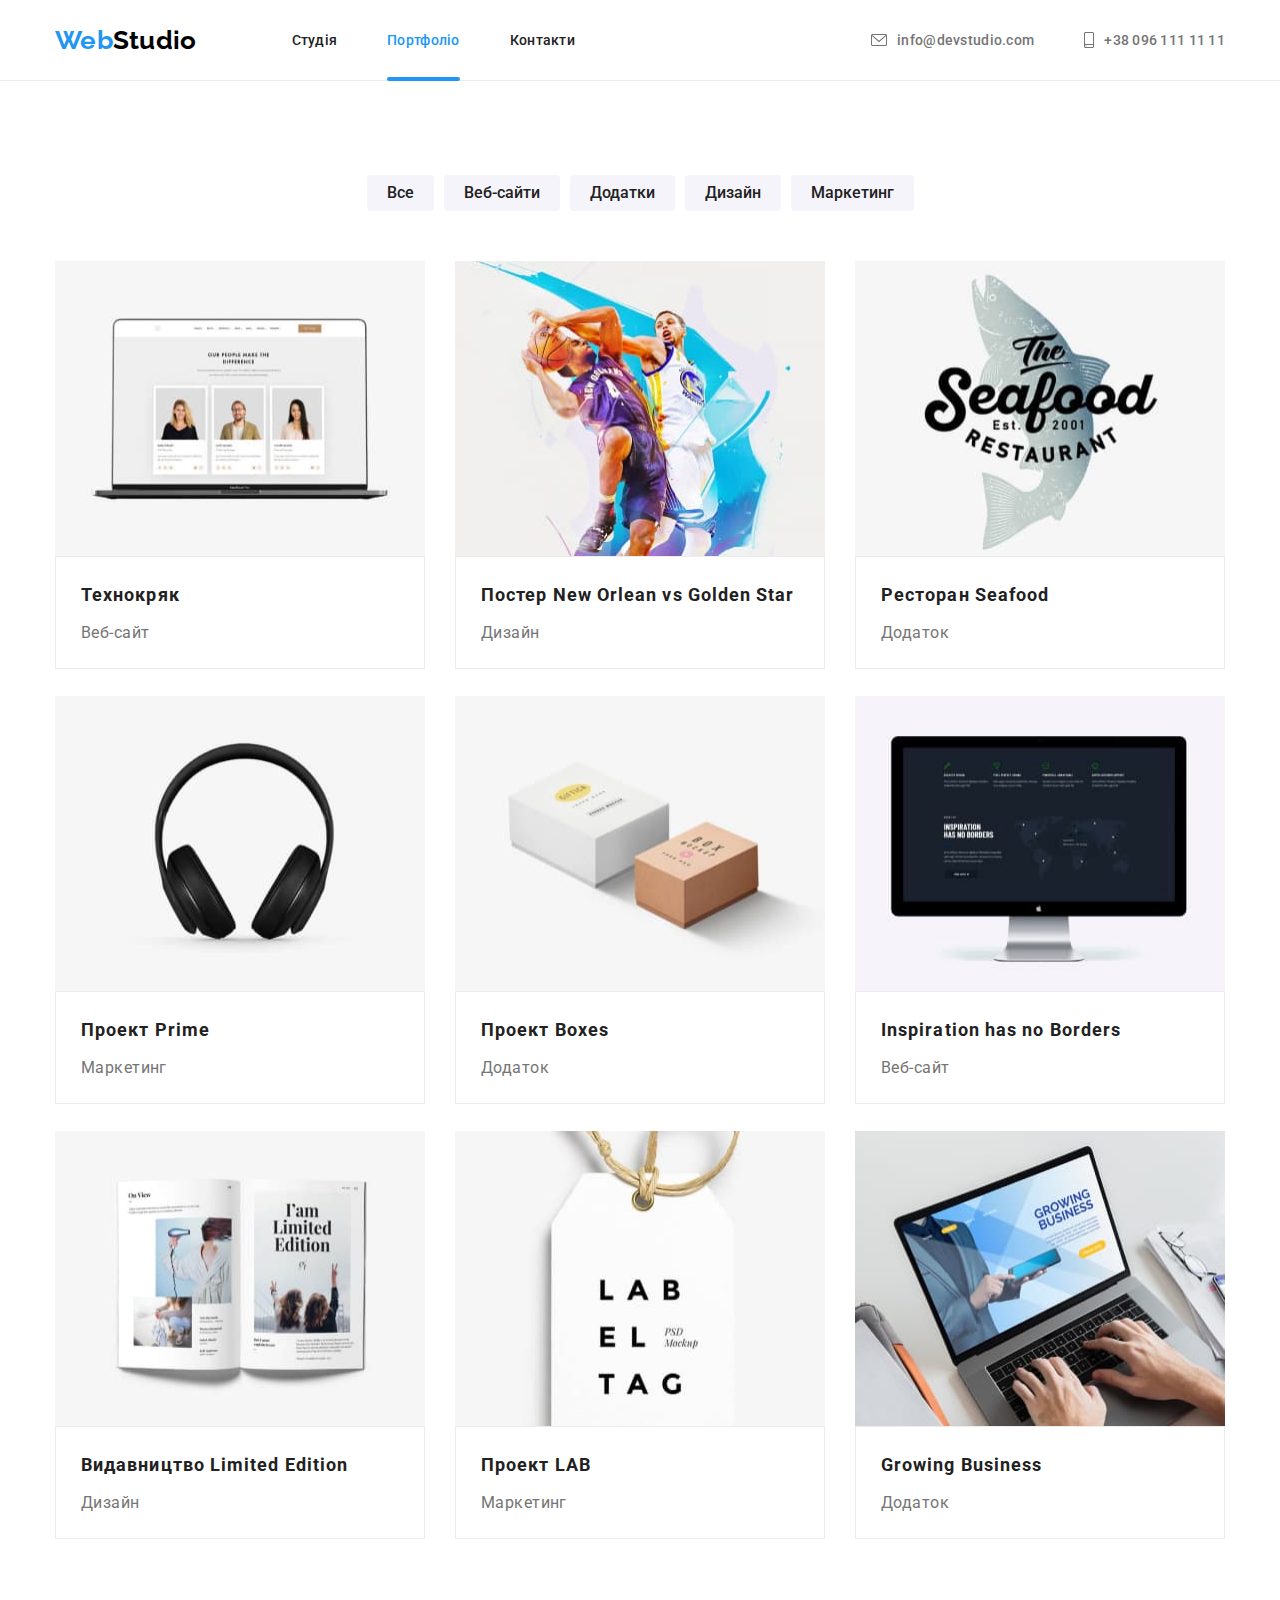
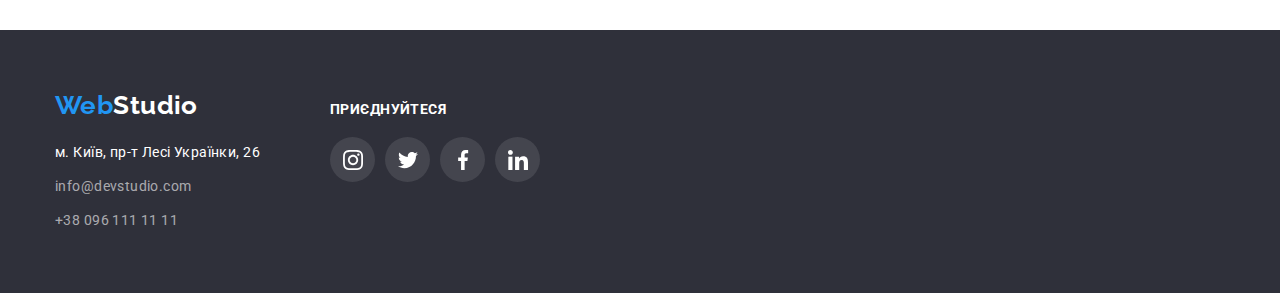
==== portfolio.html @ 1c3d9003 "Clone" ====
<!DOCTYPE html>
<html lang="uk">
  <head>
    <meta charset="UTF-8" />
    <meta http-equiv="X-UA-Compatible" content="IE=edge" />
    <meta name="viewport" content="width=device-width, initial-scale=1.0" />
    <link
      rel="stylesheet"
      href="https://cdnjs.cloudflare.com/ajax/libs/modern-normalize/1.0.0/modern-normalize.min.css"
    />
    <link rel="preconnect" href="https://fonts.googleapis.com" />
    <link rel="preconnect" href="https://fonts.gstatic.com" crossorigin />
    <link
      href="https://fonts.googleapis.com/css2?family=Raleway:wght@700&family=Roboto:wght@400;500;700;900&display=swap"
      rel="stylesheet"
    />
    <link href="./css/styles.css" rel="stylesheet" />
    <title>Портфоліо</title>
  </head>
  <body>
    <header class="header">
      <div class="container container-header">
        <a href="./index.html" class="link logo"
          >Web<span class="logo-header-span">Studio</span></a
        >
        <nav>
          <ul class="list nav-menu">
            <li class="nav-menu-item">
              <a href="./index.html" class="link nav-menu-link">Студія</a>
            </li>
            <li class="nav-menu-item">
              <a href="./portfolio.html" class="link active nav-menu-link"
                >Портфоліо</a
              >
            </li>
            <li class="nav-menu-item">
              <a href="" class="link nav-menu-link">Контакти</a>
            </li>
          </ul>
        </nav>
        <ul class="list contacts-header-items">
          <li class="contacts-headers-item">
            <a
              href="mailto:info@devstudio.com"
              class="contact-header-content link"
            >
              <svg class="icon-contacts-header" width="16" height="12">
                <use href="./images/icons.svg#icon-mail"></use>
              </svg>
              info@devstudio.com
            </a>
          </li>
          <li class="contacts-headers-item">
            <a href="tel:+380961111111" class="contact-header-content link"
              ><svg class="icon-contacts-header" width="10" height="16">
                <use href="./images/icons.svg#icon-phone"></use>
              </svg>
              +38 096 111 11 11
            </a>
          </li>
        </ul>
      </div>
    </header>
    <main>
      <h1 class="visually-hidden">Наше Портфоліо</h1>
      <section class="menu-button section">
        <h2 class="visually-hidden">Робимо на якість</h2>
        <div class="container">
          <ul class="list menu-list">
            <li class="menu-item">
              <button class="menu-filter-button" type="button">Все</button>
            </li>
            <li class="menu-item">
              <button class="menu-filter-button" type="button">
                Веб-сайти
              </button>
            </li>
            <li class="menu-item">
              <button class="menu-filter-button" type="button">Додатки</button>
            </li>
            <li class="menu-item">
              <button class="menu-filter-button" type="button">Дизайн</button>
            </li>
            <li class="menu-item">
              <button class="menu-filter-button" type="button">
                Маркетинг
              </button>
            </li>
          </ul>
          <ul class="list projects card-set">
            <li class="list-project-item card-item">
              <a
                class="link link-project"
                href=""
                target="_blank"
                rel="noopener noreferrer nofollow"
              >
                <div class="thumb-description">
                  <img
                    src="./images/img-project-1.jpg"
                    alt="Технокряк"
                    width="370"
                    height="295"
                  />
                  <div class="project-description">
                    <p class="project-description-content">
                      Ресурс предлагает комплексные предложения с разным уровнем
                      функционала и сервисов. Все это позволит посетителю
                      получить исчерпывающие сведения о компании или частном
                      лице.
                    </p>
                  </div>
                </div>
                <div class="list-project-content">
                  <h3 class="projects-title">Технокряк</h3>
                  <p class="projects-text">Веб-сайт</p>
                </div>
              </a>
            </li>
            <li class="list-project-item card-item">
              <a
                class="link link-project"
                href=""
                target="_blank"
                rel="noopener noreferrer nofollow"
              >
                <div class="thumb-description">
                  <img
                    src="./images/img-project-2.jpg"
                    alt="Постер New Orlean vs Golden Star"
                    width="370"
                    height="295"
                  />
                  <div class="project-description">
                    <p class="project-description-content">
                      Ресурс предлагает комплексные предложения с разным уровнем
                      функционала и сервисов. Все это позволит посетителю
                      получить исчерпывающие сведения о компании или частном
                      лице.
                    </p>
                  </div>
                </div>
                <div class="list-project-content">
                  <h3 class="projects-title">
                    Постер New Orlean vs Golden Star
                  </h3>
                  <p class="projects-text">Дизайн</p>
                </div>
              </a>
            </li>
            <li class="list-project-item card-item">
              <a
                class="link link-project"
                href=""
                target="_blank"
                rel="noopener noreferrer nofollow"
              >
                <div class="thumb-description">
                  <img
                    src="./images/img-project-3.jpg"
                    alt="Ресторан Seafood"
                    width="370"
                    height="295"
                  />
                  <div class="project-description">
                    <p class="project-description-content">
                      Ресурс предлагает комплексные предложения с разным уровнем
                      функционала и сервисов. Все это позволит посетителю
                      получить исчерпывающие сведения о компании или частном
                      лице.
                    </p>
                  </div>
                </div>
                <div class="list-project-content">
                  <h3 class="projects-title">Ресторан Seafood</h3>
                  <p class="projects-text">Додаток</p>
                </div>
              </a>
            </li>
            <li class="list-project-item card-item">
              <a
                class="link link-project"
                href=""
                target="_blank"
                rel="noopener noreferrer nofollow"
              >
                <div class="thumb-description">
                  <img
                    src="./images/img-project-4.jpg"
                    alt="Проект Prime"
                    width="370"
                    height="295"
                  />
                  <div class="project-description">
                    <p class="project-description-content">
                      Ресурс предлагает комплексные предложения с разным уровнем
                      функционала и сервисов. Все это позволит посетителю
                      получить исчерпывающие сведения о компании или частном
                      лице.
                    </p>
                  </div>
                </div>
                <div class="list-project-content">
                  <h3 class="projects-title">Проект Prime</h3>
                  <p class="projects-text">Маркетинг</p>
                </div>
              </a>
            </li>
            <li class="list-project-item card-item">
              <a
                class="link link-project"
                href=""
                target="_blank"
                rel="noopener noreferrer nofollow"
              >
                <div class="thumb-description">
                  <img
                    src="./images/img-project-5.jpg"
                    alt="Проект Boxes"
                    width="370"
                    height="295"
                  />
                  <div class="project-description">
                    <p class="project-description-content">
                      Ресурс предлагает комплексные предложения с разным уровнем
                      функционала и сервисов. Все это позволит посетителю
                      получить исчерпывающие сведения о компании или частном
                      лице.
                    </p>
                  </div>
                </div>
                <div class="list-project-content">
                  <h3 class="projects-title">Проект Boxes</h3>
                  <p class="projects-text">Додаток</p>
                </div>
              </a>
            </li>
            <li class="list-project-item card-item">
              <a
                class="link link-project"
                href=""
                target="_blank"
                rel="noopener noreferrer nofollow"
              >
                <div class="thumb-description">
                  <img
                    src="./images/img-project-6.jpg"
                    alt="Inspiration has no Border"
                    width="370"
                    height="295"
                  />
                  <div class="project-description">
                    <p class="project-description-content">
                      Ресурс предлагает комплексные предложения с разным уровнем
                      функционала и сервисов. Все это позволит посетителю
                      получить исчерпывающие сведения о компании или частном
                      лице.
                    </p>
                  </div>
                </div>
                <div class="list-project-content">
                  <h3 class="projects-title">Inspiration has no Borders</h3>
                  <p class="projects-text">Веб-сайт</p>
                </div>
              </a>
            </li>
            <li class="list-project-item card-item">
              <a
                class="link link-project"
                href=""
                target="_blank"
                rel="noopener noreferrer nofollow"
              >
                <div class="thumb-description">
                  <img
                    src="./images/img-project-7.jpg"
                    alt="Видавництво Limited Edition"
                    width="370"
                    height="295"
                  />
                  <div class="project-description">
                    <p class="project-description-content">
                      Ресурс предлагает комплексные предложения с разным уровнем
                      функционала и сервисов. Все это позволит посетителю
                      получить исчерпывающие сведения о компании или частном
                      лице.
                    </p>
                  </div>
                </div>
                <div class="list-project-content">
                  <h3 class="projects-title">Видавництво Limited Edition</h3>
                  <p class="projects-text">Дизайн</p>
                </div>
              </a>
            </li>
            <li class="list-project-item card-item">
              <a
                class="link link-project"
                href=""
                target="_blank"
                rel="noopener noreferrer nofollow"
              >
                <div class="thumb-description">
                  <img
                    src="./images/img-project-8.jpg"
                    alt="Проект LAB"
                    width="370"
                    height="295"
                  />
                  <div class="project-description">
                    <p class="project-description-content">
                      Ресурс предлагает комплексные предложения с разным уровнем
                      функционала и сервисов. Все это позволит посетителю
                      получить исчерпывающие сведения о компании или частном
                      лице.
                    </p>
                  </div>
                </div>
                <div class="list-project-content">
                  <h3 class="projects-title">Проект LAB</h3>
                  <p class="projects-text">Маркетинг</p>
                </div>
              </a>
            </li>
            <li class="list-project-item card-item">
              <a
                class="link link-project"
                href=""
                target="_blank"
                rel="noopener noreferrer nofollow"
              >
                <div class="thumb-description">
                  <img
                    src="./images/img-project-9.jpg"
                    alt="Growing Business"
                    width="370"
                    height="295"
                  />
                  <div class="project-description">
                    <p class="project-description-content">
                      Ресурс предлагает комплексные предложения с разным уровнем
                      функционала и сервисов. Все это позволит посетителю
                      получить исчерпывающие сведения о компании или частном
                      лице.
                    </p>
                  </div>
                </div>
                <div class="list-project-content">
                  <h3 class="projects-title">Growing Business</h3>
                  <p class="projects-text">Додаток</p>
                </div>
              </a>
            </li>
          </ul>
        </div>
      </section>
    </main>
    <footer class="footer">
      <div class="container footer-display">
        <div class="footer-contacts">
          <a href="/index.html" class="link logo"
            >Web<span class="logo-white">Studio</span></a
          >
          <address class="address">
            <ul class="list list-address">
              <li>
                <a
                  class="link address-company"
                  href="https://goo.gl/maps/xmvjDF4cQr8UGCpK6"
                  target="_blank"
                  rel="noopener noreferrer nofollow"
                  >м. Київ, пр-т Лесі Українки, 26</a
                >
              </li>
              <li>
                <a class="link" href="mailto:info@devstudio.com"
                  >info@devstudio.com</a
                >
              </li>
              <li>
                <a class="link" href="tel:+380961111111">+38 096 111 11 11</a>
              </li>
            </ul>
          </address>
        </div>
        <div class="footer-block-social">
          <h2 class="title-social-links">Приєднуйтеся</h2>
          <ul class="list constructor-list-of-icons">
            <li class="constructor-item">
              <a href="" class="link contructor-soc-link footer-soc-link">
                <svg class="employer-soc-icon" width="20px" height="20px">
                  <use href="./images/icons.svg#icon-instagram"></use>
                </svg>
              </a>
            </li>
            <li class="constructor-item">
              <a href="" class="link contructor-soc-link footer-soc-link">
                <svg class="employer-soc-icon" width="20px" height="20px">
                  <use href="./images/icons.svg#icon-twitter"></use>
                </svg>
              </a>
            </li>
            <li class="constructor-item">
              <a href="" class="link contructor-soc-link footer-soc-link">
                <svg class="employer-soc-icon" width="20px" height="20px">
                  <use href="./images/icons.svg#icon-facebook"></use>
                </svg>
              </a>
            </li>
            <li class="constructor-item">
              <a href="" class="link contructor-soc-link footer-soc-link">
                <svg class="employer-soc-icon" width="20px" height="20px">
                  <use href="./images/icons.svg#icon-linkedin"></use>
                </svg>
              </a>
            </li>
          </ul>
        </div>
      </div>
    </footer>
  </body>
</html>
---- css/styles.css ----
/* __________________ All using */
:root {
  --blue-color: #2196f3;
  --black-color: #212121;
  --gray-color: #757575;
  --white-color: #ffffff;
  --background-color-basic: #2f303a;
  --background-color-second: #f5f4fa;
  --icon-color-gray: #afb1b8;
  --margin-card: 30px;
  --margin-card-minus: -30px;
  --count-card: 4;
  --time-func-cubic: cubic-bezier(0.4, 0, 0.2, 1);
}

p,
h1,
h2,
h3,
h4,
h5,
h6 {
  margin: 0;
}

ul,
ol {
  margin: 0;
  padding-left: 0;
}

img {
  display: block;
}

body {
  font-family: "Roboto", sans-serif;
  font-size: 14px;
  line-height: 1.71;
  letter-spacing: 0.03em;
  color: var(--gray-color);
}

.visually-hidden {
  position: absolute;
  white-space: nowrap;
  width: 1px;
  height: 1px;
  overflow: hidden;
  border: 0;
  padding: 0;
  clip: rect(0 0 0 0);
  clip-path: inset(50%);
  margin: -1px;
}

.section {
  padding-bottom: 94px;
  padding-top: 94px;
}

.container {
  width: 1200px;
  padding-left: 15px;
  padding-right: 15px;
  margin: 0 auto;
}

.link {
  text-decoration: none;
  color: inherit;
}

.list {
  list-style-type: none;
}

.card-set {
  display: flex;
  flex-wrap: wrap;
  margin-top: var(--margin-card-minus);
  margin-left: var(--margin-card-minus);
}

.card-item {
  margin-top: var(--margin-card);
  margin-left: var(--margin-card);
  /* flex-basis: (100% / var(--count-card) - var(--margin-card)); */
  flex-basis: calc(
    (100% - (var(--margin-card) * (var(--count-card)))) / var(--count-card)
  );
}

.section-title {
  font-weight: 700;
  font-size: 36px;
  line-height: calc(42 / 36);
  text-align: center;
  letter-spacing: 0.03em;
  color: var(--black-color);
  margin-bottom: 50px;
}

/* ______ Base social links constructor ______ */

.constructor-list-of-icons {
  display: flex;
  justify-content: space-evenly;
  align-items: center;
}

.contructor-soc-link {
  width: 100%;
  height: 100%;
  border-radius: 50%;
  display: flex;
  align-items: center;
  justify-content: center;

  fill: var(--icon-color-gray);
  transition-duration: 250ms;
  transition-timing-function: var(--time-func-cubic);
  transition-property: background-color, fill;
}

.constructor-item {
  width: 45px;
  height: 45px;
}

.constructor-item:not(:last-child) {
  margin-right: 10px;
}

.contructor-soc-link:hover,
.contructor-soc-link:focus {
  fill: var(--white-color);
  background-color: var(--blue-color);
}

/* _________________ Header styles */

.header {
  font-weight: 500;
  line-height: calc(16 / 14);
  letter-spacing: 0.02em;
  border-bottom: solid 1px #ececec;
}

.logo {
  font-family: "Raleway";
  font-weight: 700;
  font-size: 26px;
  line-height: calc(31 / 26);
  color: var(--blue-color);
}

.logo-header-span {
  color: black;
}

.container-header {
  display: flex;
  align-items: center;
  height: 80px;
}

.header .logo {
  margin-right: 95px;
}

.nav-menu {
  color: var(--black-color);
  display: flex;
}

.nav-menu-link {
}

.active {
  color: var(--blue-color);
}

.active::after {
  content: "";
  height: 4px;
  width: 100%;
  background: var(--blue-color);
  border-radius: 2px;
  position: absolute;
  bottom: -1px;
}

.nav-menu a:hover,
.nav-menu a:focus {
  color: var(--blue-color);
}

.nav-menu-item:not(:last-child) {
  margin-right: 50px;
}

.contacts-header {
  margin-left: auto;
}

.contacts-header-items {
  display: flex;
  margin-left: auto;
}

.nav-menu .link,
.contacts-header-items .link {
  padding-top: 32px;
  padding-bottom: 32px;
  display: flex;
  align-items: center;
  position: relative;

  transition-duration: 250ms;
  transition-timing-function: var(--time-func-cubic);
  transition-property: color;
}

.contacts-headers-item:not(:first-child) {
  margin-left: 50px;
}

.icon-contacts-header {
  fill: currentColor;
  margin-right: 10px;
}

.contact-header-content {
}

.contact-header-content:hover,
.contact-header-content:focus {
  color: var(--blue-color);
}

/*_____________________ Main banner  */

.main-banner {
  background-color: #c4c4c4;
  background-image: linear-gradient(
      to right,
      rgba(47, 48, 58, 0.4),
      rgba(47, 48, 58, 0.4)
    ),
    url(../images/main_background.png);
  background-repeat: no-repeat;
  background-position: center;
  background-size: 1600px 600px;
  padding-top: 200px;
  padding-bottom: 200px;
}

.main-text {
  font-weight: 900;
  font-size: 44px;
  line-height: calc(60 / 44);
  text-align: center;
  letter-spacing: 0.06em;
  text-transform: uppercase;

  color: white;
  -webkit-text-stroke: 1px black;
  text-shadow: 0px 4px 4px rgba(0, 0, 0, 0.25);
  margin-left: auto;
  margin-right: auto;
  margin-bottom: 30px;
  max-width: 700px;
}

.button-to-order {
  font-family: "Roboto", sans-serif;
  cursor: pointer;
  background: var(--blue-color);
  box-shadow: 0px 4px 4px rgba(0, 0, 0, 0.15);
  border-radius: 4px;

  font-weight: 700;
  font-size: 16px;
  line-height: calc(30 / 16);

  margin: 0 auto;
  display: block;
  padding: 10px 30px;
  text-align: center;
  letter-spacing: 0.06em;

  color: white;
  border: none;

  transition-duration: 250ms;
  transition-timing-function: var(--time-func-cubic);
  transition-property: background-color;
}

.button-to-order:hover,
.button-to-order:focus {
  background-color: #188ce8;
}

/* _______________ Benefits section */

.benefits-title {
  font-size: 14px;
  font-weight: 700;
  line-height: calc(16 / 14);
  text-transform: uppercase;
  color: var(--black-color);

  margin-bottom: 10px;
}

.benefit-card {
  width: 270px;
}

.icon-benefits-block {
  padding: 25px;
  display: flex;
  justify-content: center;
  align-items: center;
  margin-bottom: 30px;

  background-color: var(--background-color-second);
  border-radius: 4px;

  transition-duration: 250ms;
  transition-timing-function: var(--time-func-cubic);
  transition-property: box-shadow;
}

.icon-benefits-block:hover,
.icon-benefits-block:focus {
  box-shadow: 0px 4px 4px rgba(0, 0, 0, 0.25);
}

.icon-benefits {
  width: 70px;
  height: 70px;
}

/* _____________ What we do section */

.what-we-do-section {
  padding-top: 0;
}

.list-what-we-do {
  --card-count: 4;
}

.what-we-do-item {
  position: relative;
}

.what-we-do-text {
  text-align: center;
  letter-spacing: 0.03em;
  text-transform: uppercase;
  font-size: 14px;
  color: var(--white-color);
  background-color: rgba(47, 48, 58, 0.8);

  position: absolute;
  bottom: 0;
  width: 100%;
  padding: 25px 0;
}

/* Our team */

.our-team-section {
  background-color: var(--background-color-second);
}

.our-team-section-title,
.our-team-section-description {
  font-size: 16px;
  line-height: calc(19 / 16);
  text-align: center;
}

.our-team-section-description {
  margin-bottom: 15px;
}

.our-team-section-title {
  font-weight: 500;
  color: var(--black-color);
  margin-bottom: 10px;
}

.our-team-section-content {
  padding: 30px;
}

.card-employer {
  background: #ffffff;
  box-shadow: 0px 1px 3px rgba(0, 0, 0, 0.12), 0px 1px 1px rgba(0, 0, 0, 0.14),
    0px 2px 1px rgba(0, 0, 0, 0.2);
  border-radius: 0px 0px 4px 4px;
}

.employer-soc-link {
}

.employer-soc-icons {
  display: flex;
  justify-content: space-evenly;
  align-items: center;
}

/* ___________ Our clients */

.client-link {
  width: 170px;
  height: 90px;
  display: flex;
  justify-content: center;
  align-items: center;

  border: 1px solid var(--icon-color-gray);
  border-radius: 4px;
  fill: var(--icon-color-gray);

  transition-duration: 250ms;
  transition-timing-function: var(--time-func-cubic);
  transition-property: border-color, fill;
}

.client-list {
  --count-card: 6;
}

.client-link:hover,
.client-link:focus {
  fill: var(--blue-color);
  border-color: var(--blue-color);
}

/* __________ Footer */

.footer {
  background-color: var(--background-color-basic);
  padding-top: 60px;
  padding-bottom: 60px;
}

.footer .logo {
  margin-bottom: 20px;
  display: block;
}

.list-address li:not(:last-child) {
  margin-bottom: 10px;
}

.logo-white {
  color: white;
}

/* ____________ Address */

.address {
  font-style: normal;
  color: rgba(255, 255, 255, 0.6);
}

.address-company {
  color: white;
}

/* _____________ Social links */

.title-social-links {
  font-weight: 700;
  font-size: 14px;
  line-height: calc(16 / 14);
  text-transform: uppercase;
  color: var(--white-color);

  margin-bottom: 20px;
}

.address a {
  transition-duration: 250ms;
  transition-timing-function: var(--time-func-cubic);
  transition-property: color;
}

.address a:hover,
.address a:focus {
  color: var(--blue-color);
}

.footer-display {
  display: flex;
  align-items: baseline;
}

.footer-block-social {
  margin-left: 70px;
}

.footer-soc-link {
  fill: var(--white-color);
  background-color: rgba(255, 255, 255, 0.1);
}

/* ____________________________ PORTFOLIO ________________ */
/* __________________________ Menu filters buttons */

.menu-filter-button {
  font-family: "Roboto", sans-serif;
  font-weight: 500;
  font-size: 16px;
  line-height: calc(26 / 16);

  text-align: center;
  color: var(--black-color);
  background-color: var(--background-color-second);
  border-radius: 4px;
  border: none;

  transition-duration: 250ms;
  transition-timing-function: var(--time-func-cubic);
  transition-property: color, background-color, box-shadow;

  padding: 5px 20px;
}

.menu-list {
  display: flex;
  justify-content: center;
  margin-bottom: 50px;
}

.menu-item:not(:last-child) {
  margin-right: 10px;
}

.menu-button button {
}

.menu-filter-button:hover,
.menu-filter-button:focus {
  background-color: var(--blue-color);
  color: var(--white-color);
  box-shadow: 0px 3px 1px rgba(0, 0, 0, 0.1), 0px 1px 2px rgba(0, 0, 0, 0.08),
    0px 2px 2px rgba(0, 0, 0, 0.12);
}

/* _____________ Table projects */

.projects-title {
  font-size: 18px;
  line-height: calc(36 / 18);
  letter-spacing: 0.06em;
  color: var(--black-color);
  margin-bottom: 5px;
}

.projects-text {
  font-size: 16px;
  line-height: calc(30 / 16);
}

.list-project-item {
  width: 370px;
  height: 405px;
}

.link-project {
  display: block;
  transition-duration: 250ms;
  transition-timing-function: var(--time-func-cubic);
  transition-property: box-shadow;
}

.link-project:hover,
.link-project:focus {
  box-shadow: 0px 1px 1px rgba(0, 0, 0, 0.12), 0px 4px 4px rgba(0, 0, 0, 0.06),
    1px 4px 6px rgba(0, 0, 0, 0.16);
}

.list-project-content {
  padding: 20px 25px;
  border: solid 1px #ececec;
}

.project-description {
  font-size: 18px;
  line-height: calc(28 / 18);
  background-color: rgba(33, 150, 243, 0.9);

  color: var(--white-color);

  position: absolute;
  top: 0;
  width: 100%;
  height: 100%;
  padding: 60px 25px;
  transform: translateY(100%);
  transition-duration: 250ms;
  transition-property: transform;
  transition-timing-function: var(--time-func-cubic);
}

.thumb-description {
  position: relative;
  overflow: hidden;
}

.link-project:hover .project-description,
.link-project:focus .project-description {
  transform: translateY(0);
}

/* __________ Model form (order) _____ */

.is-hidden {
  visibility: hidden;
  opacity: 0;
  pointer-events: none;
  transition-duration: 250ms;
  transition-timing-function: var(--time-func-cubic);
  transition-property: opacity;
}

.backdrop {
  top: 0;
  position: absolute;
  width: 100%;
  height: 100%;
  background: rgba(0, 0, 0, 0.2);
  display: flex;
  justify-content: center;
  align-items: center;
  transition-duration: 250ms;
  transition-timing-function: var(--time-func-cubic);
  transition-property: opacity, visibility;
}

.order-form {
  opacity: 1;
  position: relative;
  width: 530px;
  height: 580px;
  background-color: var(--white-color);
  box-shadow: 0px 1px 3px rgba(0, 0, 0, 0.12), 0px 1px 1px rgba(0, 0, 0, 0.14),
    0px 2px 1px rgba(0, 0, 0, 0.2);
  border-radius: 4px;
  transition-duration: 250ms;
  transition-timing-function: var(--time-func-cubic);
  transition-property: opacity, visibility, transform;
}

.backdrop.is-hidden .order-form {
  opacity: 0;
  transform: scale(0);
}

.close-button {
  display: flex;
  padding: 5px;
  margin-top: 10px;
  margin-right: 10px;
  position: absolute;
  right: 0;

  background-color: var(--white-color);
  border: 1px solid rgba(0, 0, 0, 0.1);
  border-radius: 50%;
  transition-duration: 250ms;
  transition-timing-function: var(--time-func-cubic);
  transition-property: background-color, opacity;
}

.close-button:hover,
.close-button:focus {
  background-color: rgba(0, 0, 0, 0.1);
}

.close-button:active {
  background-color: rgba(0, 0, 0, 0.4);
}
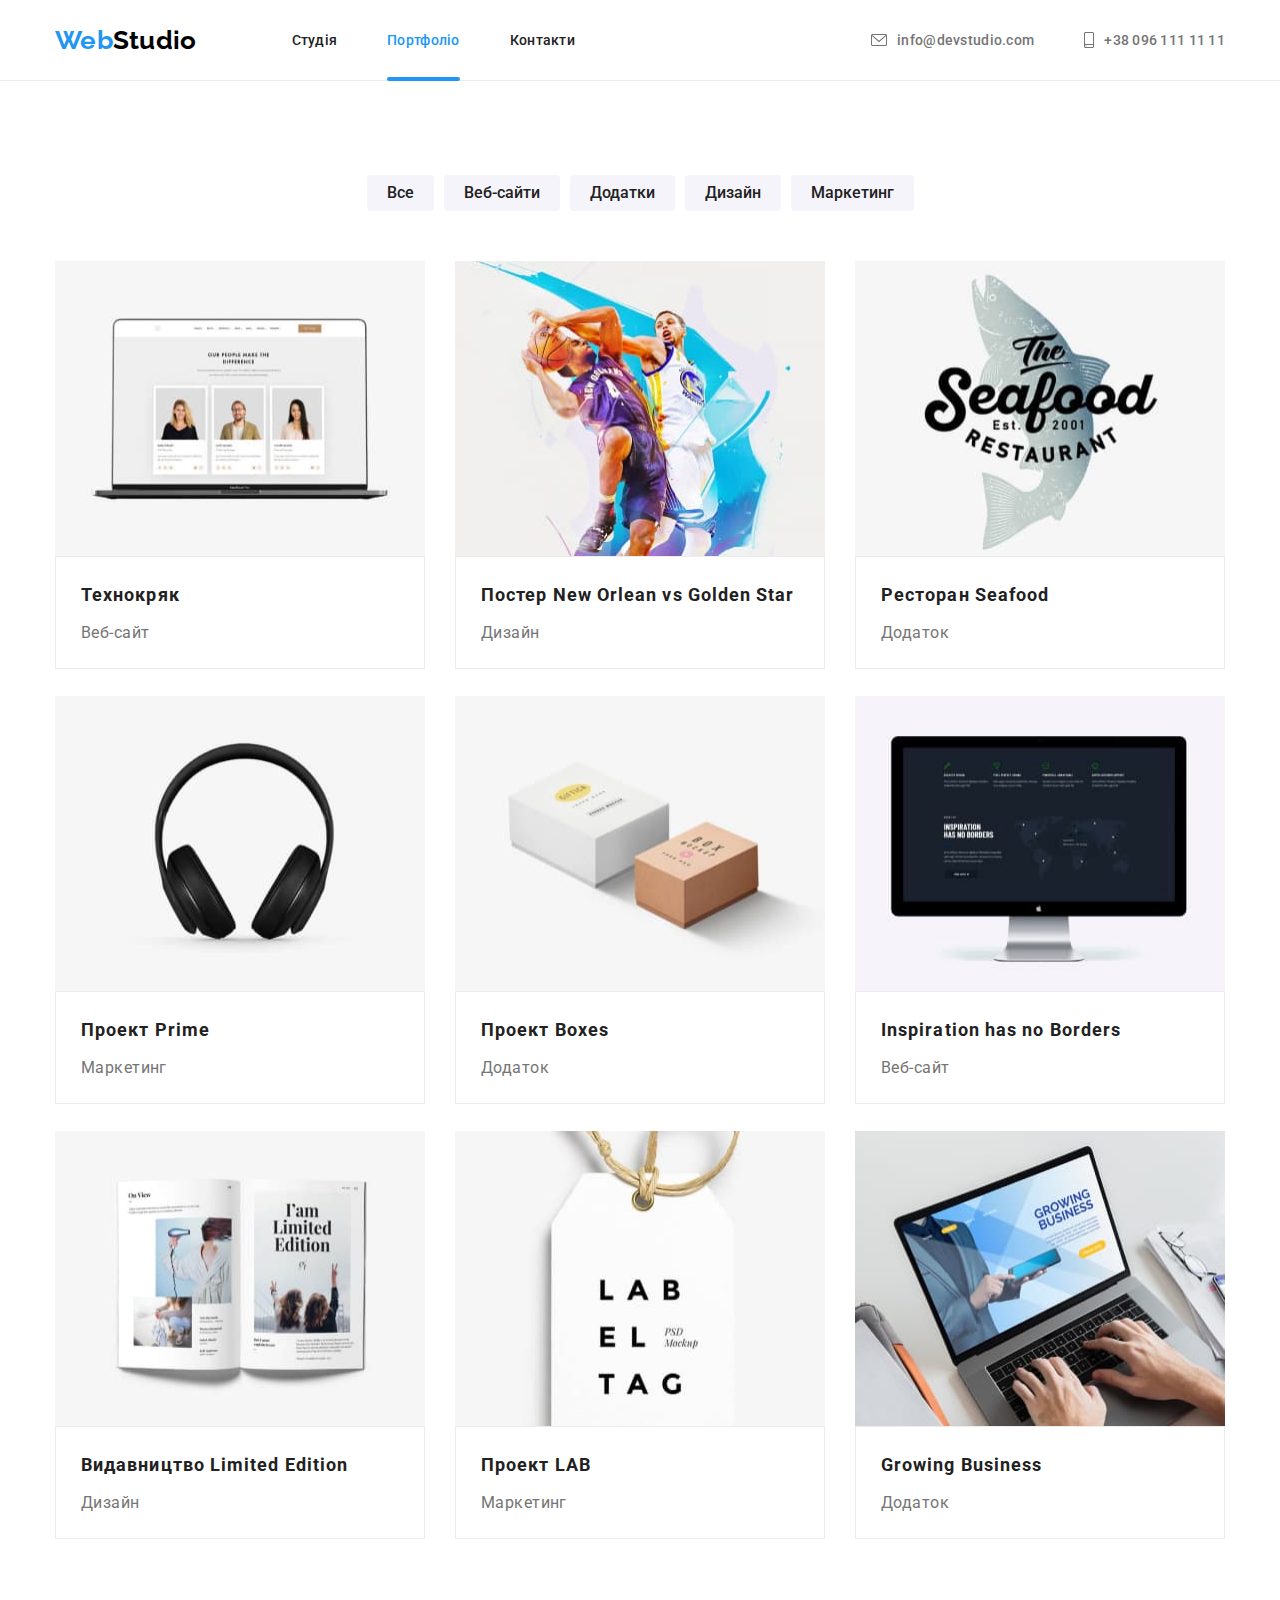
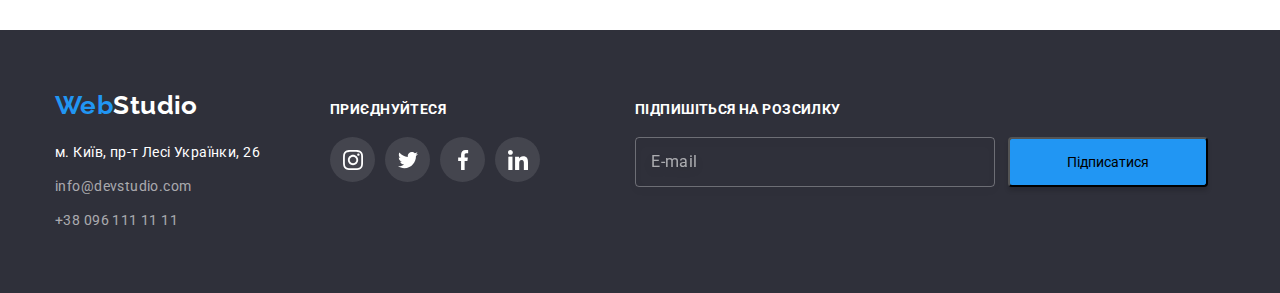
==== commit 7fda3eef: "create all" ====
--- a/portfolio.html
+++ b/portfolio.html
@@ -416,6 +416,18 @@
             </li>
           </ul>
         </div>
+        <div class="footer-email-form">
+          <h2 class="title-social-links">Підпишіться на розсилку</h2>
+          <form>
+            <input
+              type="text"
+              placeholder="E-mail"
+              required
+              class="email-form"
+            />
+            <button type="submit" class="button-subscribe">Підписатися</button>
+          </form>
+        </div>
       </div>
     </footer>
   </body>
--- a/css/styles.css
+++ b/css/styles.css
@@ -11,6 +11,7 @@
   --margin-card-minus: -30px;
   --count-card: 4;
   --time-func-cubic: cubic-bezier(0.4, 0, 0.2, 1);
+  --half-transparent-color: rgba(255, 255, 255, 0.6);
 }
 
 p,
@@ -468,7 +469,7 @@
 
 .address {
   font-style: normal;
-  color: rgba(255, 255, 255, 0.6);
+  color: var(--half-transparent-color);
 }
 
 .address-company {
@@ -510,6 +511,45 @@
 .footer-soc-link {
   fill: var(--white-color);
   background-color: rgba(255, 255, 255, 0.1);
+}
+
+.footer-email-form {
+  margin-left: 95px;
+}
+
+.email-form {
+  width: 360px;
+  height: 50px;
+  background-color: transparent;
+
+  border: 1px solid rgba(255, 255, 255, 0.3);
+  filter: drop-shadow(0px 4px 4px rgba(0, 0, 0, 0.15));
+  border-radius: 4px;
+
+  padding-left: 15px;
+}
+
+.email-form::placeholder {
+  font-weight: 400;
+  font-size: 16px;
+  letter-spacing: 0.03em;
+  color: var(--half-transparent-color);
+
+  /* padding-left: 15px; */
+}
+
+.email-form:not(:placeholder-shown) {
+  color: var(--white-color);
+}
+
+.button-subscribe {
+  width: 200px;
+  height: 50px;
+  margin-left: 10px;
+
+  background: var(--blue-color);
+  box-shadow: 0px 4px 4px rgba(0, 0, 0, 0.15);
+  border-radius: 4px;
 }
 
 /* ____________________________ PORTFOLIO ________________ */
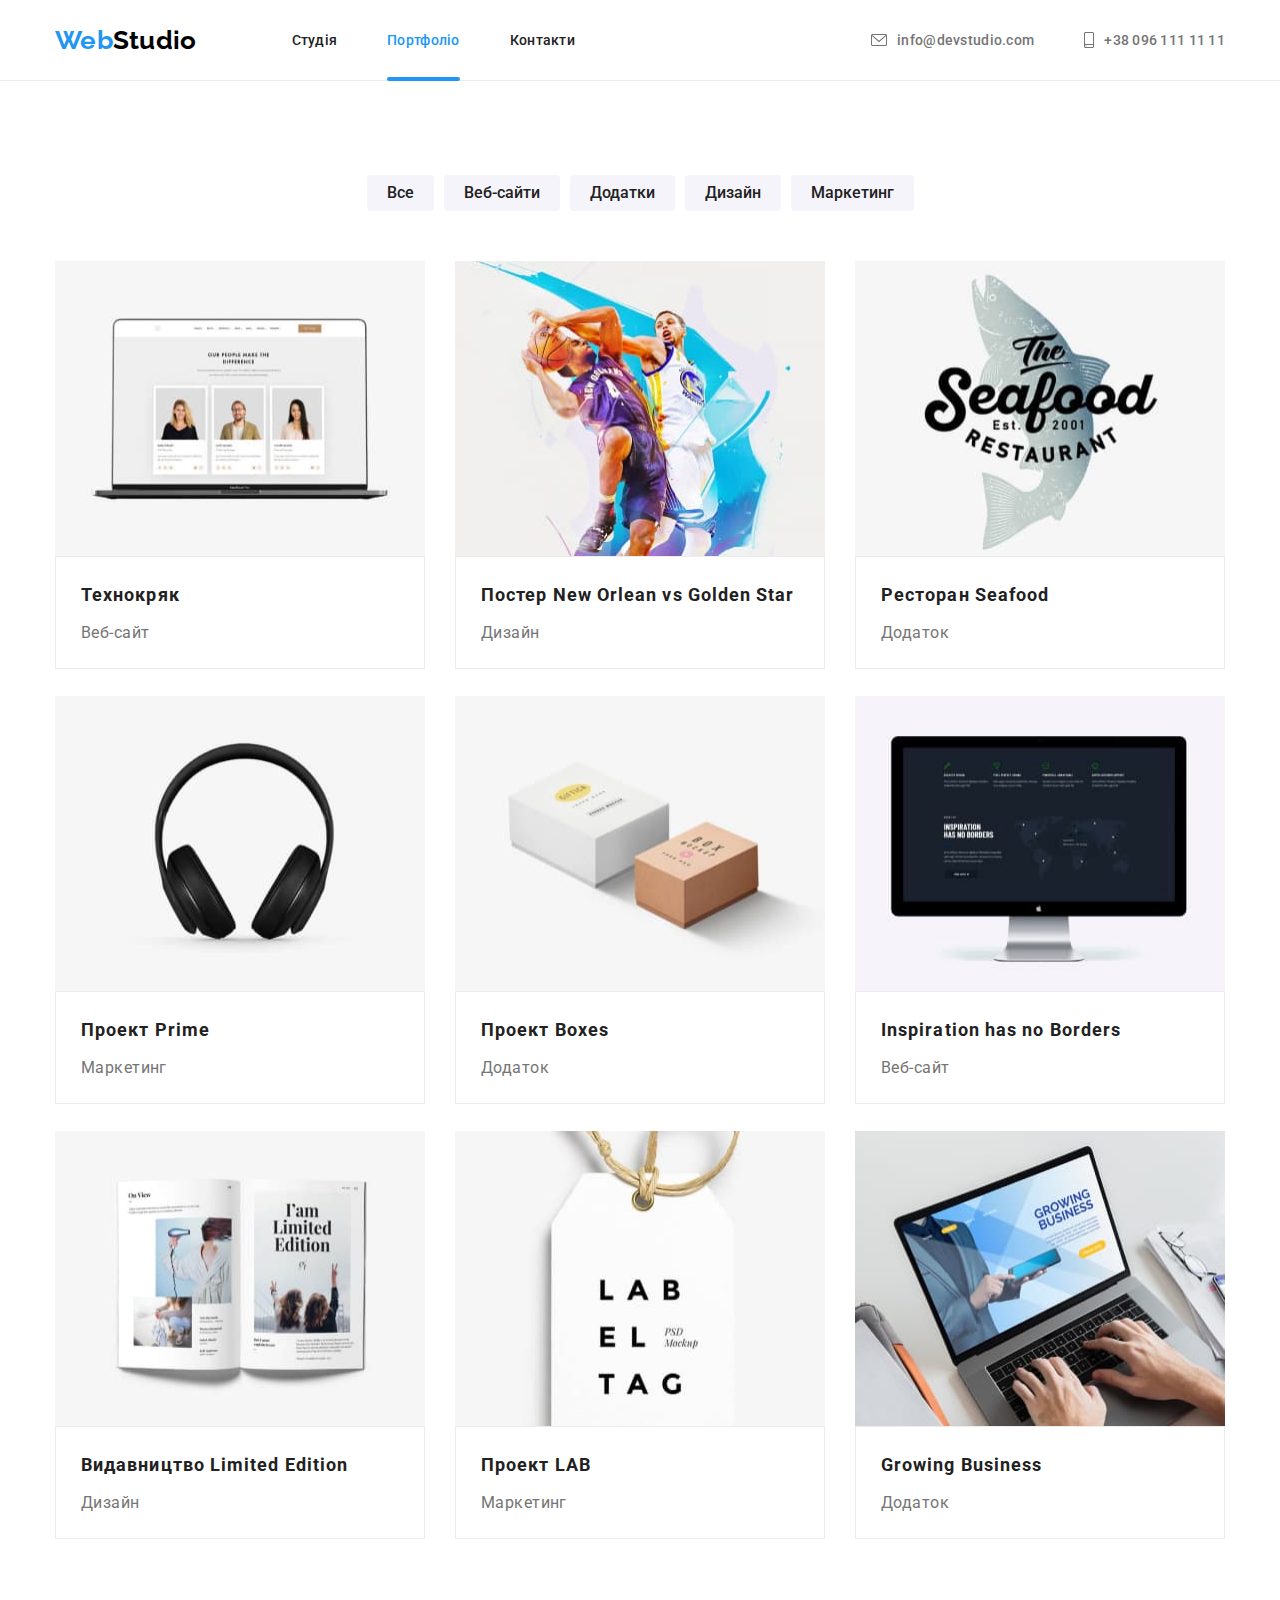
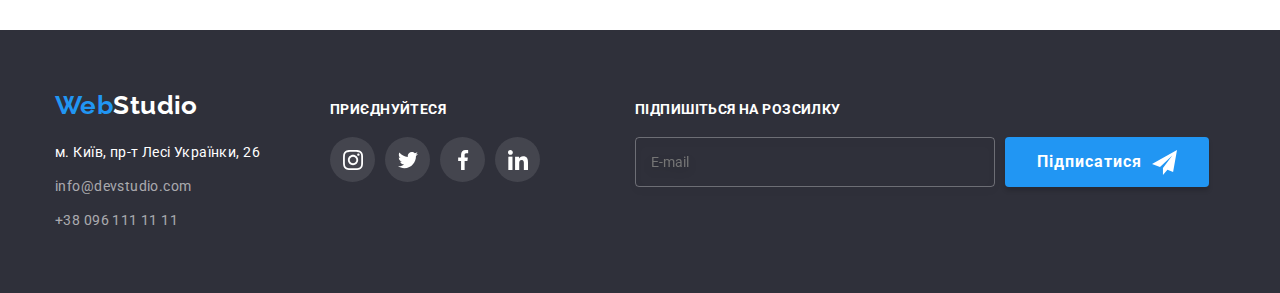
==== commit 55526cee: "upd svg" ====
--- a/portfolio.html
+++ b/portfolio.html
@@ -418,14 +418,20 @@
         </div>
         <div class="footer-email-form">
           <h2 class="title-social-links">Підпишіться на розсилку</h2>
-          <form>
+          <form class="form-email">
             <input
-              type="text"
+              type="email"
+              name="email"
               placeholder="E-mail"
               required
-              class="email-form"
+              class="email-form-input"
             />
-            <button type="submit" class="button-subscribe">Підписатися</button>
+            <button type="submit" class="button-subscribe">
+              <span>Підписатися</span>
+              <svg class="icon-send-btn" width="25px" height="25px">
+                <use href="./images/icons.svg#icon-send-btn"></use>
+              </svg>
+            </button>
           </form>
         </div>
       </div>
--- a/css/styles.css
+++ b/css/styles.css
@@ -517,11 +517,16 @@
   margin-left: 95px;
 }
 
-.email-form {
+.form-email {
+  display: flex;
+}
+
+.email-form-input {
   width: 360px;
   height: 50px;
   background-color: transparent;
 
+  color: var(--white-color);
   border: 1px solid rgba(255, 255, 255, 0.3);
   filter: drop-shadow(0px 4px 4px rgba(0, 0, 0, 0.15));
   border-radius: 4px;
@@ -543,13 +548,36 @@
 }
 
 .button-subscribe {
-  width: 200px;
-  height: 50px;
+  padding: 10px 30px;
   margin-left: 10px;
+
+  font-weight: 700;
+  font-size: 16px;
+  letter-spacing: 0.06em;
+  color: var(--white-color);
 
   background: var(--blue-color);
   box-shadow: 0px 4px 4px rgba(0, 0, 0, 0.15);
   border-radius: 4px;
+  border-color: transparent;
+
+  display: flex;
+  justify-content: center;
+  align-items: center;
+
+  transition-duration: 250ms;
+  transition-timing-function: var(--time-func-cubic);
+  transition-property: background-color;
+}
+
+.button-subscribe:hover,
+.button-subscribe:focus {
+  background-color: #188ce8;
+}
+
+.icon-send-btn {
+  fill: currentColor;
+  margin-left: 10px;
 }
 
 /* ____________________________ PORTFOLIO ________________ */
@@ -686,7 +714,7 @@
   transition-property: opacity, visibility;
 }
 
-.order-form {
+.order-form-block {
   opacity: 1;
   position: relative;
   width: 530px;
@@ -729,3 +757,138 @@
 .close-button:active {
   background-color: rgba(0, 0, 0, 0.4);
 }
+
+.title-order {
+  font-size: 20px;
+  line-height: 23px;
+  text-align: center;
+  letter-spacing: 0.03em;
+  color: var(--black-color);
+
+  padding-left: 40px;
+  padding-right: 40px;
+  padding-top: 40px;
+}
+
+.order-form {
+  margin-top: 10px;
+  margin-left: 40px;
+  margin-right: 40px;
+}
+
+.title-input {
+  font-size: 12px;
+  line-height: calc(14 / 12);
+  letter-spacing: 0.01em;
+
+  margin-bottom: 5px;
+}
+
+.order-input-text {
+  padding-left: 40px;
+  width: 100%;
+  height: 40px;
+  margin-bottom: 10px;
+
+  border: 1px solid rgba(33, 33, 33, 0.2);
+  border-radius: 4px;
+
+  transition-duration: 250ms;
+  transition-timing-function: var(--time-func-cubic);
+  transition-property: border-color, outline-color;
+}
+
+.order-input-text:focus,
+.order-input-text:focus + .icon-input {
+  fill: var(--blue-color);
+  outline-color: var(--blue-color);
+}
+
+.thumb-input {
+  position: relative;
+}
+
+.icon-input {
+  position: absolute;
+  top: 10px;
+  left: 10px;
+  fill: var(--black-color);
+  transition-duration: 250ms;
+  transition-timing-function: var(--time-func-cubic);
+  transition-property: fill;
+}
+
+.order-input-textarea {
+  width: 100%;
+  height: 120px;
+  margin-bottom: 20px;
+  padding: 10px 15px;
+
+  border: 1px solid rgba(33, 33, 33, 0.2);
+  border-radius: 4px;
+
+  resize: none;
+
+  transition-duration: 250ms;
+  transition-timing-function: var(--time-func-cubic);
+  transition-property: outline-color;
+}
+.order-input-textarea:focus {
+  outline-color: var(--blue-color);
+}
+
+.order-input-textarea::placeholder {
+  font-weight: 400;
+  font-size: 12px;
+  line-height: 14px;
+  letter-spacing: 0.01em;
+
+  color: rgba(117, 117, 117, 0.5);
+}
+
+.check-political {
+  margin-bottom: 30px;
+}
+
+.check-link {
+  text-decoration-line: underline;
+  color: var(--blue-color);
+}
+
+.check-icon {
+  position: absolute;
+  left: 0;
+  top: 0;
+}
+
+.check {
+  opacity: 1;
+}
+
+.check:not(:checked) + .check-icon {
+  opacity: 0;
+  visibility: hidden;
+}
+
+.button-send-form {
+  padding: 10px 55px;
+  margin-left: 165px;
+  margin-right: 165px;
+
+  position: relative;
+  display: block;
+
+  font-weight: 700;
+  font-size: 16px;
+  letter-spacing: 0.06em;
+  color: var(--white-color);
+
+  background: var(--blue-color);
+  box-shadow: 0px 4px 4px rgba(0, 0, 0, 0.15);
+  border-radius: 4px;
+  border-color: transparent;
+
+  transition-duration: 250ms;
+  transition-timing-function: var(--time-func-cubic);
+  transition-property: background-color;
+}
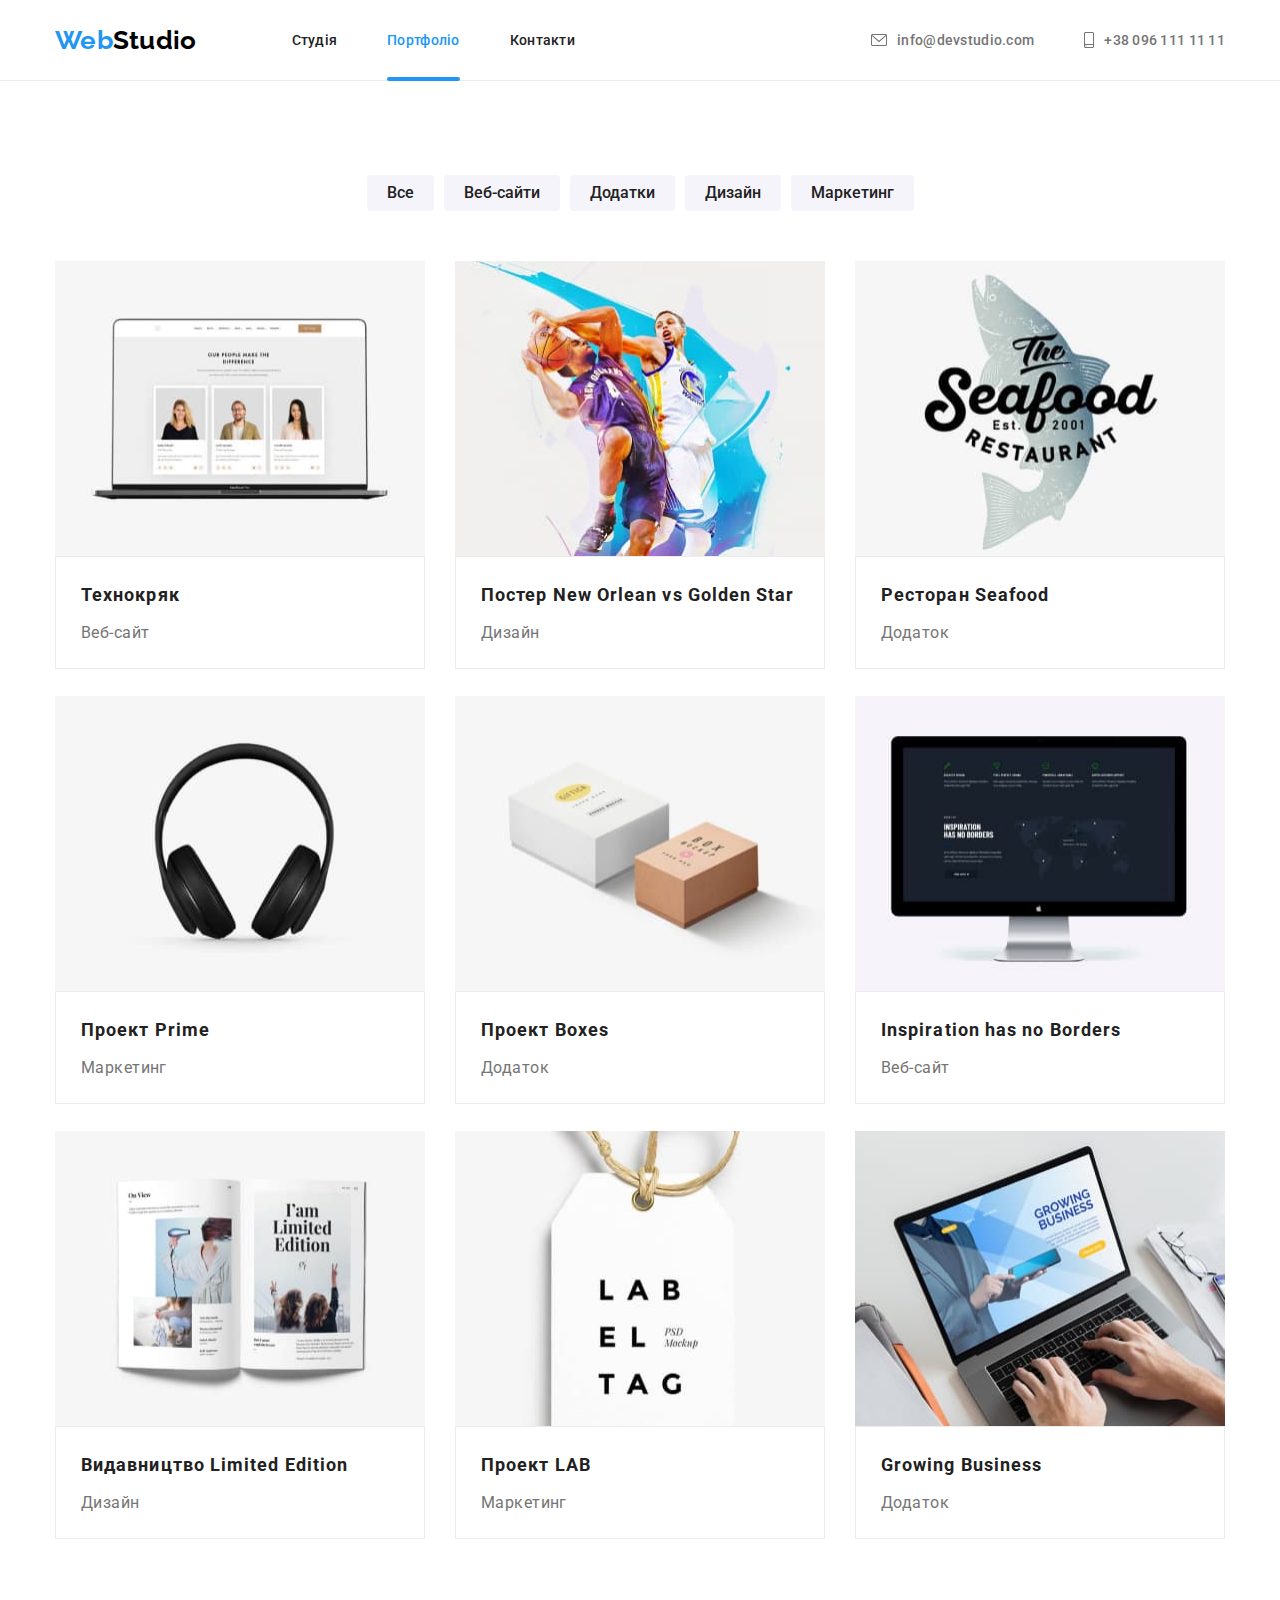
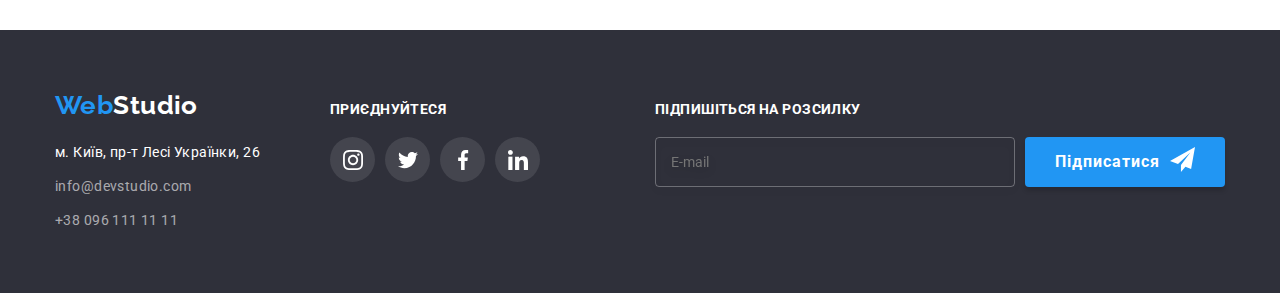
==== commit a9b46cff: "edit final" ====
--- a/portfolio.html
+++ b/portfolio.html
@@ -357,7 +357,7 @@
     </main>
     <footer class="footer">
       <div class="container footer-display">
-        <div class="footer-contacts">
+        <div class="footer-contacts footer-item">
           <a href="/index.html" class="link logo"
             >Web<span class="logo-white">Studio</span></a
           >
@@ -383,32 +383,52 @@
             </ul>
           </address>
         </div>
-        <div class="footer-block-social">
+        <div class="footer-block-social footer-item">
           <h2 class="title-social-links">Приєднуйтеся</h2>
           <ul class="list constructor-list-of-icons">
             <li class="constructor-item">
-              <a href="" class="link contructor-soc-link footer-soc-link">
+              <a
+                href=""
+                target="_blank"
+                rel="noopener noreferrer nofollow"
+                class="link contructor-soc-link footer-soc-link"
+              >
                 <svg class="employer-soc-icon" width="20px" height="20px">
                   <use href="./images/icons.svg#icon-instagram"></use>
                 </svg>
               </a>
             </li>
             <li class="constructor-item">
-              <a href="" class="link contructor-soc-link footer-soc-link">
+              <a
+                href=""
+                target="_blank"
+                rel="noopener noreferrer nofollow"
+                class="link contructor-soc-link footer-soc-link"
+              >
                 <svg class="employer-soc-icon" width="20px" height="20px">
                   <use href="./images/icons.svg#icon-twitter"></use>
                 </svg>
               </a>
             </li>
             <li class="constructor-item">
-              <a href="" class="link contructor-soc-link footer-soc-link">
+              <a
+                href=""
+                target="_blank"
+                rel="noopener noreferrer nofollow"
+                class="link contructor-soc-link footer-soc-link"
+              >
                 <svg class="employer-soc-icon" width="20px" height="20px">
                   <use href="./images/icons.svg#icon-facebook"></use>
                 </svg>
               </a>
             </li>
             <li class="constructor-item">
-              <a href="" class="link contructor-soc-link footer-soc-link">
+              <a
+                href=""
+                target="_blank"
+                rel="noopener noreferrer nofollow"
+                class="link contructor-soc-link footer-soc-link"
+              >
                 <svg class="employer-soc-icon" width="20px" height="20px">
                   <use href="./images/icons.svg#icon-linkedin"></use>
                 </svg>
@@ -416,7 +436,7 @@
             </li>
           </ul>
         </div>
-        <div class="footer-email-form">
+        <div class="footer-email-form footer-item">
           <h2 class="title-social-links">Підпишіться на розсилку</h2>
           <form class="form-email">
             <input
@@ -426,7 +446,7 @@
               required
               class="email-form-input"
             />
-            <button type="submit" class="button-subscribe">
+            <button type="submit" class="button-to-order">
               <span>Підписатися</span>
               <svg class="icon-send-btn" width="25px" height="25px">
                 <use href="./images/icons.svg#icon-send-btn"></use>
--- a/css/styles.css
+++ b/css/styles.css
@@ -275,6 +275,7 @@
 }
 
 .button-to-order {
+  min-width: 200px;
   font-family: "Roboto", sans-serif;
   cursor: pointer;
   background: var(--blue-color);
@@ -286,7 +287,9 @@
   line-height: calc(30 / 16);
 
   margin: 0 auto;
-  display: block;
+  display: flex;
+  justify-content: center;
+  align-content: center;
   padding: 10px 30px;
   text-align: center;
   letter-spacing: 0.06em;
@@ -457,6 +460,14 @@
   display: block;
 }
 
+.footer-item:not(:last-child) {
+  margin-right: 70px;
+}
+
+.footer-item:last-child {
+  margin-left: auto;
+}
+
 .list-address li:not(:last-child) {
   margin-bottom: 10px;
 }
@@ -504,17 +515,9 @@
   align-items: baseline;
 }
 
-.footer-block-social {
-  margin-left: 70px;
-}
-
 .footer-soc-link {
   fill: var(--white-color);
   background-color: rgba(255, 255, 255, 0.1);
-}
-
-.footer-email-form {
-  margin-left: 95px;
 }
 
 .form-email {
@@ -532,6 +535,8 @@
   border-radius: 4px;
 
   padding-left: 15px;
+
+  margin-right: 10px;
 }
 
 .email-form::placeholder {
@@ -545,34 +550,6 @@
 
 .email-form:not(:placeholder-shown) {
   color: var(--white-color);
-}
-
-.button-subscribe {
-  padding: 10px 30px;
-  margin-left: 10px;
-
-  font-weight: 700;
-  font-size: 16px;
-  letter-spacing: 0.06em;
-  color: var(--white-color);
-
-  background: var(--blue-color);
-  box-shadow: 0px 4px 4px rgba(0, 0, 0, 0.15);
-  border-radius: 4px;
-  border-color: transparent;
-
-  display: flex;
-  justify-content: center;
-  align-items: center;
-
-  transition-duration: 250ms;
-  transition-timing-function: var(--time-func-cubic);
-  transition-property: background-color;
-}
-
-.button-subscribe:hover,
-.button-subscribe:focus {
-  background-color: #188ce8;
 }
 
 .icon-send-btn {
@@ -715,10 +692,10 @@
 }
 
 .order-form-block {
+  padding: 40px;
   opacity: 1;
   position: relative;
   width: 530px;
-  height: 580px;
   background-color: var(--white-color);
   box-shadow: 0px 1px 3px rgba(0, 0, 0, 0.12), 0px 1px 1px rgba(0, 0, 0, 0.14),
     0px 2px 1px rgba(0, 0, 0, 0.2);
@@ -734,24 +711,25 @@
 }
 
 .close-button {
+  cursor: pointer;
+  right: 10px;
+  top: 10px;
   display: flex;
   padding: 5px;
-  margin-top: 10px;
-  margin-right: 10px;
   position: absolute;
-  right: 0;
 
   background-color: var(--white-color);
   border: 1px solid rgba(0, 0, 0, 0.1);
   border-radius: 50%;
   transition-duration: 250ms;
   transition-timing-function: var(--time-func-cubic);
-  transition-property: background-color, opacity;
+  transition-property: background-color, fill;
 }
 
 .close-button:hover,
 .close-button:focus {
   background-color: rgba(0, 0, 0, 0.1);
+  fill: var(--blue-color);
 }
 
 .close-button:active {
@@ -764,16 +742,16 @@
   text-align: center;
   letter-spacing: 0.03em;
   color: var(--black-color);
-
+  margin-bottom: 10px;
+  /* 
   padding-left: 40px;
   padding-right: 40px;
-  padding-top: 40px;
+  padding-top: 40px; */
 }
 
 .order-form {
-  margin-top: 10px;
-  margin-left: 40px;
-  margin-right: 40px;
+  display: flex;
+  flex-direction: column;
 }
 
 .title-input {
@@ -788,7 +766,6 @@
   padding-left: 40px;
   width: 100%;
   height: 40px;
-  margin-bottom: 10px;
 
   border: 1px solid rgba(33, 33, 33, 0.2);
   border-radius: 4px;
@@ -806,6 +783,7 @@
 
 .thumb-input {
   position: relative;
+  margin-bottom: 10px;
 }
 
 .icon-input {
@@ -848,6 +826,10 @@
 
 .check-political {
   margin-bottom: 30px;
+  display: inline-block;
+  border: 2px solid black;
+  line-height: 0;
+  border-radius: 20%;
 }
 
 .check-link {
@@ -857,17 +839,63 @@
 
 .check-icon {
   position: absolute;
-  left: 0;
-  top: 0;
+}
+
+/* .check-border {
+  display: inline-block;
+  border: 2px solid var(--black-color);
+} */
+
+.label-check {
+  display: flex;
+  flex-direction: row;
+  align-items: center;
+  justify-content: center;
 }
 
 .check {
-  opacity: 1;
-}
-
-.check:not(:checked) + .check-icon {
+}
+
+.check-political + .check:checked {
   opacity: 0;
   visibility: hidden;
+}
+
+.thumb-check {
+  border: 2px solid black;
+  border-radius: 3px;
+  width: 16px;
+  height: 15px;
+  margin-right: 10px;
+
+  display: flex;
+  align-content: center;
+  justify-content: center;
+  align-items: center;
+}
+
+.block-privacy {
+  position: relative;
+  margin-bottom: 30px;
+}
+
+.check {
+  left: 25px;
+  top: 25px;
+}
+
+.check-icon {
+  transition-duration: 250ms;
+  transition-timing-function: var(--time-func-cubic);
+  transition-property: opacity;
+}
+
+.check:not(:checked) + .label-check .thumb-check .check-icon {
+  opacity: 0;
+}
+
+.check:focus + .label-check .thumb-check {
+  border: 2px solid var(--blue-color);
 }
 
 .button-send-form {
@@ -892,3 +920,8 @@
   transition-timing-function: var(--time-func-cubic);
   transition-property: background-color;
 }
+
+.button-send-form:hover,
+.button-send-form:focus {
+  background-color: #188ce8;
+}
